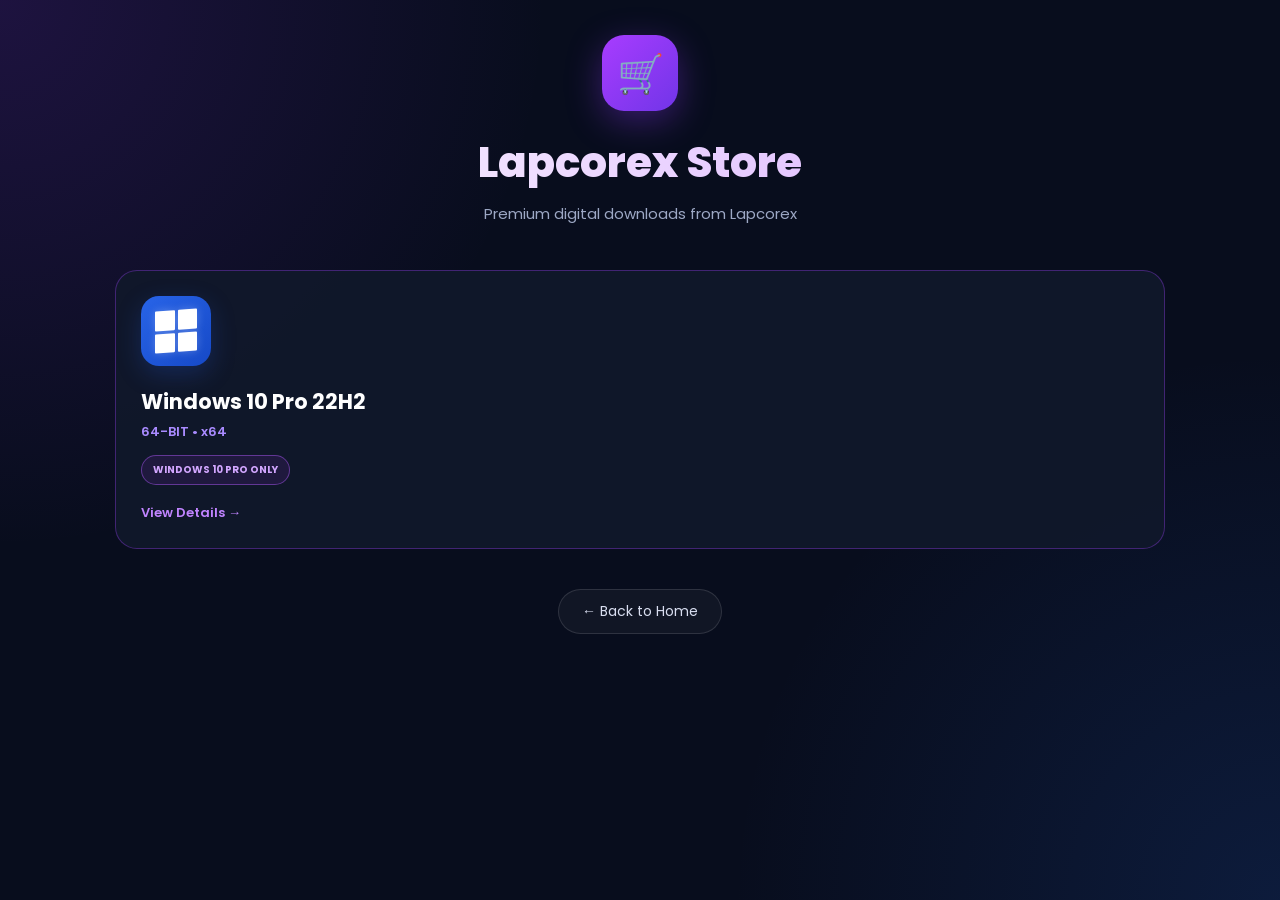
==== store.html @ 3f830d91 "Update store.html" ====
<!DOCTYPE html>
<html lang="en">
<head>
    <meta charset="UTF-8">
    <meta name="viewport" content="width=device-width, initial-scale=1.0">

    <title>Lapcorex Store</title>

    <link rel="preconnect" href="https://fonts.googleapis.com">
    <link rel="preconnect" href="https://fonts.gstatic.com" crossorigin>
    <link href="https://fonts.googleapis.com/css2?family=Poppins:wght@400;500;600;700;800&display=swap" rel="stylesheet">

    <style>
        * {
            margin: 0;
            padding: 0;
            box-sizing: border-box;
        }

        body {
            font-family: 'Poppins', sans-serif;
            background:
                radial-gradient(circle at top left, rgba(128, 45, 220, 0.18), transparent 35%),
                radial-gradient(circle at bottom right, rgba(38, 103, 220, 0.16), transparent 35%),
                #080d1d;
            color: #ffffff;
            min-height: 100vh;
        }

        .store-container {
            width: 100%;
            max-width: 1100px;
            margin: auto;
            padding: 35px 25px 50px;
        }

        /* HEADER */

        .store-header {
            text-align: center;
            margin-bottom: 45px;
        }

        .store-logo {
            width: 76px;
            height: 76px;
            margin: 0 auto 20px;
            border-radius: 22px;
            background: linear-gradient(135deg, #a83cff, #7135e8);
            display: flex;
            align-items: center;
            justify-content: center;
            box-shadow: 0 10px 35px rgba(145, 55, 255, 0.35);
        }

        .cart-icon {
            font-size: 38px;
        }

        .store-header h1 {
            font-size: 42px;
            font-weight: 800;
            background: linear-gradient(90deg, #ffffff, #d7aaff);
            -webkit-background-clip: text;
            -webkit-text-fill-color: transparent;
            margin-bottom: 8px;
        }

        .store-header p {
            color: #9da8c5;
            font-size: 15px;
        }

        /* PRODUCT AREA */

        .products {
            display: grid;
            grid-template-columns: repeat(auto-fit, minmax(280px, 1fr));
            gap: 22px;
        }

        .product-card {
            background: rgba(17, 24, 43, 0.92);
            border: 1px solid rgba(157, 64, 255, 0.35);
            border-radius: 22px;
            padding: 25px;
            cursor: pointer;
            transition: all 0.25s ease;
            min-height: 260px;
            display: flex;
            flex-direction: column;
            align-items: flex-start;
        }

        .product-card:hover {
            transform: translateY(-5px);
            border-color: rgba(175, 86, 255, 0.75);
            box-shadow: 0 15px 45px rgba(95, 33, 170, 0.22);
        }

        /* WINDOWS ICON */

        .product-icon {
            width: 70px;
            height: 70px;
            border-radius: 18px;
            background: linear-gradient(135deg, #2864e8, #1649c7);
            display: flex;
            align-items: center;
            justify-content: center;
            margin-bottom: 20px;
            box-shadow: 0 8px 25px rgba(35, 90, 220, 0.25);
        }

        .win-logo {
            width: 42px;
            height: 42px;
            display: grid;
            grid-template-columns: 1fr 1fr;
            grid-template-rows: 1fr 1fr;
            gap: 3px;
            transform: skewY(-4deg);
        }

        .win-logo span {
            display: block;
            background: #ffffff;
            border-radius: 1px;
            box-shadow: 0 0 8px rgba(255, 255, 255, 0.25);
        }

        .product-card h2 {
            font-size: 21px;
            font-weight: 700;
            margin-bottom: 5px;
        }

        .product-version {
            color: #a98bff;
            font-size: 13px;
            font-weight: 600;
            margin-bottom: 13px;
        }

        .product-badge {
            display: inline-block;
            padding: 6px 11px;
            border-radius: 30px;
            border: 1px solid rgba(180, 92, 255, 0.45);
            background: rgba(137, 45, 210, 0.13);
            color: #d2a6ff;
            font-size: 10px;
            font-weight: 700;
            margin-bottom: 18px;
        }

        .view-details {
            color: #c084ff;
            font-size: 13px;
            font-weight: 600;
            margin-top: auto;
        }

        /* BACK BUTTON */

        .back-wrapper {
            text-align: center;
            margin-top: 40px;
        }

        .back-btn {
            display: inline-block;
            text-decoration: none;
            color: #d9def0;
            border: 1px solid rgba(255,255,255,0.12);
            background: rgba(255,255,255,0.04);
            padding: 11px 23px;
            border-radius: 30px;
            font-size: 14px;
            transition: 0.25s ease;
        }

        .back-btn:hover {
            background: rgba(255,255,255,0.08);
            border-color: rgba(255,255,255,0.22);
            transform: translateY(-2px);
        }

        /* MODAL */

        .modal {
            display: none;
            position: fixed;
            z-index: 9999;
            inset: 0;
            background: rgba(3, 6, 15, 0.82);
            backdrop-filter: blur(8px);
            padding: 20px;
            overflow-y: auto;
        }

        .modal.active {
            display: flex;
            align-items: center;
            justify-content: center;
        }

        .modal-content {
            width: 100%;
            max-width: 720px;
            background: #101729;
            border: 1px solid rgba(164, 76, 255, 0.4);
            border-radius: 24px;
            padding: 30px;
            position: relative;
            box-shadow: 0 25px 80px rgba(0,0,0,0.5);
            animation: modalOpen 0.2s ease;
        }

        @keyframes modalOpen {
            from {
                opacity: 0;
                transform: translateY(15px) scale(0.98);
            }

            to {
                opacity: 1;
                transform: translateY(0) scale(1);
            }
        }

        .close-modal {
            position: absolute;
            top: 17px;
            right: 20px;
            width: 36px;
            height: 36px;
            border: 0;
            border-radius: 50%;
            background: rgba(255,255,255,0.07);
            color: #ffffff;
            font-size: 23px;
            cursor: pointer;
            transition: 0.2s;
        }

        .close-modal:hover {
            background: rgba(255,255,255,0.14);
        }

        .modal-top {
            display: flex;
            align-items: center;
            gap: 18px;
            padding-right: 40px;
            margin-bottom: 25px;
        }

        .modal-icon {
            width: 65px;
            height: 65px;
            flex-shrink: 0;
            border-radius: 17px;
            background: linear-gradient(135deg, #2864e8, #1649c7);
            display: flex;
            align-items: center;
            justify-content: center;
        }

        .modal-icon .win-logo {
            width: 38px;
            height: 38px;
        }

        .modal-title h2 {
            font-size: 25px;
            margin-bottom: 4px;
        }

        .modal-title p {
            color: #9ca8c3;
            font-size: 13px;
        }

        /* PROBLEM BOX */

        .problem-box {
            border: 1px solid rgba(255, 181, 71, 0.28);
            background: rgba(255, 168, 46, 0.07);
            border-radius: 15px;
            padding: 18px;
            margin-bottom: 20px;
        }

        .problem-box h3 {
            color: #ffc267;
            font-size: 15px;
            margin-bottom: 8px;
        }

        .problem-box p {
            color: #c5ccdd;
            font-size: 13px;
            line-height: 1.7;
        }

        /* DESCRIPTION */

        .description {
            color: #c6cede;
            font-size: 13px;
            line-height: 1.8;
            margin-bottom: 22px;
        }

        /* FEATURES */

        .features {
            display: flex;
            flex-wrap: wrap;
            gap: 9px;
            margin-bottom: 25px;
        }

        .feature {
            padding: 7px 11px;
            border-radius: 20px;
            background: rgba(144, 70, 238, 0.1);
            border: 1px solid rgba(156, 72, 240, 0.25);
            color: #cba8ff;
            font-size: 11px;
            font-weight: 600;
        }

        /* DOWNLOAD */

        .download-btn {
            width: 100%;
            display: block;
            text-align: center;
            text-decoration: none;
            padding: 14px 20px;
            border-radius: 13px;
            background: linear-gradient(135deg, #913cff, #6f36df);
            color: #ffffff;
            font-size: 14px;
            font-weight: 700;
            transition: 0.25s ease;
            box-shadow: 0 10px 25px rgba(121, 48, 220, 0.25);
        }

        .download-btn:hover {
            transform: translateY(-2px);
            box-shadow: 0 14px 32px rgba(121, 48, 220, 0.35);
        }

        .download-note {
            text-align: center;
            color: #77829d;
            font-size: 10px;
            margin-top: 10px;
        }

        /* MOBILE */

        @media (max-width: 600px) {

            .store-container {
                padding: 25px 15px 40px;
            }

            .store-header {
                margin-bottom: 30px;
            }

            .store-header h1 {
                font-size: 31px;
            }

            .store-header p {
                font-size: 13px;
            }

            .store-logo {
                width: 68px;
                height: 68px;
            }

            .product-card {
                min-height: 235px;
                padding: 21px;
            }

            .modal {
                padding: 12px;
            }

            .modal-content {
                padding: 23px 18px;
                border-radius: 20px;
            }

            .modal-title h2 {
                font-size: 21px;
            }

            .modal-top {
                gap: 13px;
            }

            .modal-icon {
                width: 56px;
                height: 56px;
            }

            .modal-icon .win-logo {
                width: 32px;
                height: 32px;
            }
        }
    </style>
</head>

<body>

    <div class="store-container">

        <!-- STORE HEADER -->

        <header class="store-header">

            <div class="store-logo">
                <div class="cart-icon">🛒</div>
            </div>

            <h1>Lapcorex Store</h1>

            <p>Premium digital downloads from Lapcorex</p>

        </header>


        <!-- PRODUCTS -->

        <main class="products">

            <!-- WINDOWS PRODUCT -->

            <div class="product-card" id="windowsProduct">

                <div class="product-icon">

                    <div class="win-logo">
                        <span></span>
                        <span></span>
                        <span></span>
                        <span></span>
                    </div>

                </div>

                <h2>Windows 10 Pro 22H2</h2>

                <div class="product-version">
                    64-BIT • x64
                </div>

                <div class="product-badge">
                    WINDOWS 10 PRO ONLY
                </div>

                <span class="view-details">
                    View Details →
                </span>

            </div>

        </main>


        <!-- BACK -->

        <div class="back-wrapper">

            <a href="index.html" class="back-btn">
                ← Back to Home
            </a>

        </div>

    </div>


    <!-- WINDOWS MODAL -->

    <div class="modal" id="windowsModal">

        <div class="modal-content">

            <button class="close-modal" id="closeModal">
                ×
            </button>


            <div class="modal-top">

                <div class="modal-icon">

                    <div class="win-logo">
                        <span></span>
                        <span></span>
                        <span></span>
                        <span></span>
                    </div>

                </div>

                <div class="modal-title">

                    <h2>Windows 10 Pro 22H2</h2>

                    <p>
                        64-BIT • x64 • Pro Edition Only
                    </p>

                </div>

            </div>


            <!-- PROBLEM -->

            <div class="problem-box">

                <h3>
                    Why this customized ISO?
                </h3>

                <p>
                    On some OEM laptops, the Windows product key is
                    embedded in the BIOS/UEFI firmware. During Windows
                    Setup, this can cause the Home edition to be
                    automatically selected without showing the usual
                    Home / Pro edition selection screen.
                </p>

            </div>


            <!-- DESCRIPTION -->

            <p class="description">

                This customized installation media contains
                <strong>Windows 10 Pro only</strong> and is intended for
                compatible systems where you specifically need to
                install the Pro edition.

                <br><br>

                The installation media does not include the other
                Windows editions.

            </p>


            <!-- FEATURES -->

            <div class="features">

                <span class="feature">
                    Windows 10 Pro
                </span>

                <span class="feature">
                    Version 22H2
                </span>

                <span class="feature">
                    64-Bit x64
                </span>

                <span class="feature">
                    Pro Edition Only
                </span>

                <span class="feature">
                    ISO Image
                </span>

            </div>


            <!-- DOWNLOAD -->

            <a
               href="https://drive.google.com/file/d/1OV0G0AKTloRn0H8UhAgi9LXrt0kcd1pH/view?usp=sharing"
                class="download-btn"
                target="_blank"
                rel="noopener"
            >
                Download Windows 10 Pro ISO
            </a>

            <div class="download-note">
                Password-protected archive • Password required to extract
            </div>

        </div>

    </div>


    <!-- JAVASCRIPT -->

    <script>

        const windowsProduct =
            document.getElementById("windowsProduct");

        const windowsModal =
            document.getElementById("windowsModal");

        const closeModal =
            document.getElementById("closeModal");


        // OPEN MODAL

        windowsProduct.addEventListener("click", function () {

            windowsModal.classList.add("active");

            document.body.style.overflow = "hidden";

        });


        // CLOSE MODAL

        closeModal.addEventListener("click", function () {

            windowsModal.classList.remove("active");

            document.body.style.overflow = "";

        });


        // CLOSE WHEN CLICKING OUTSIDE

        windowsModal.addEventListener("click", function (event) {

            if (event.target === windowsModal) {

                windowsModal.classList.remove("active");

                document.body.style.overflow = "";

            }

        });


        // CLOSE WITH ESCAPE

        document.addEventListener("keydown", function (event) {

            if (event.key === "Escape") {

                windowsModal.classList.remove("active");

                document.body.style.overflow = "";

            }

        });

    </script>

</body>
</html>
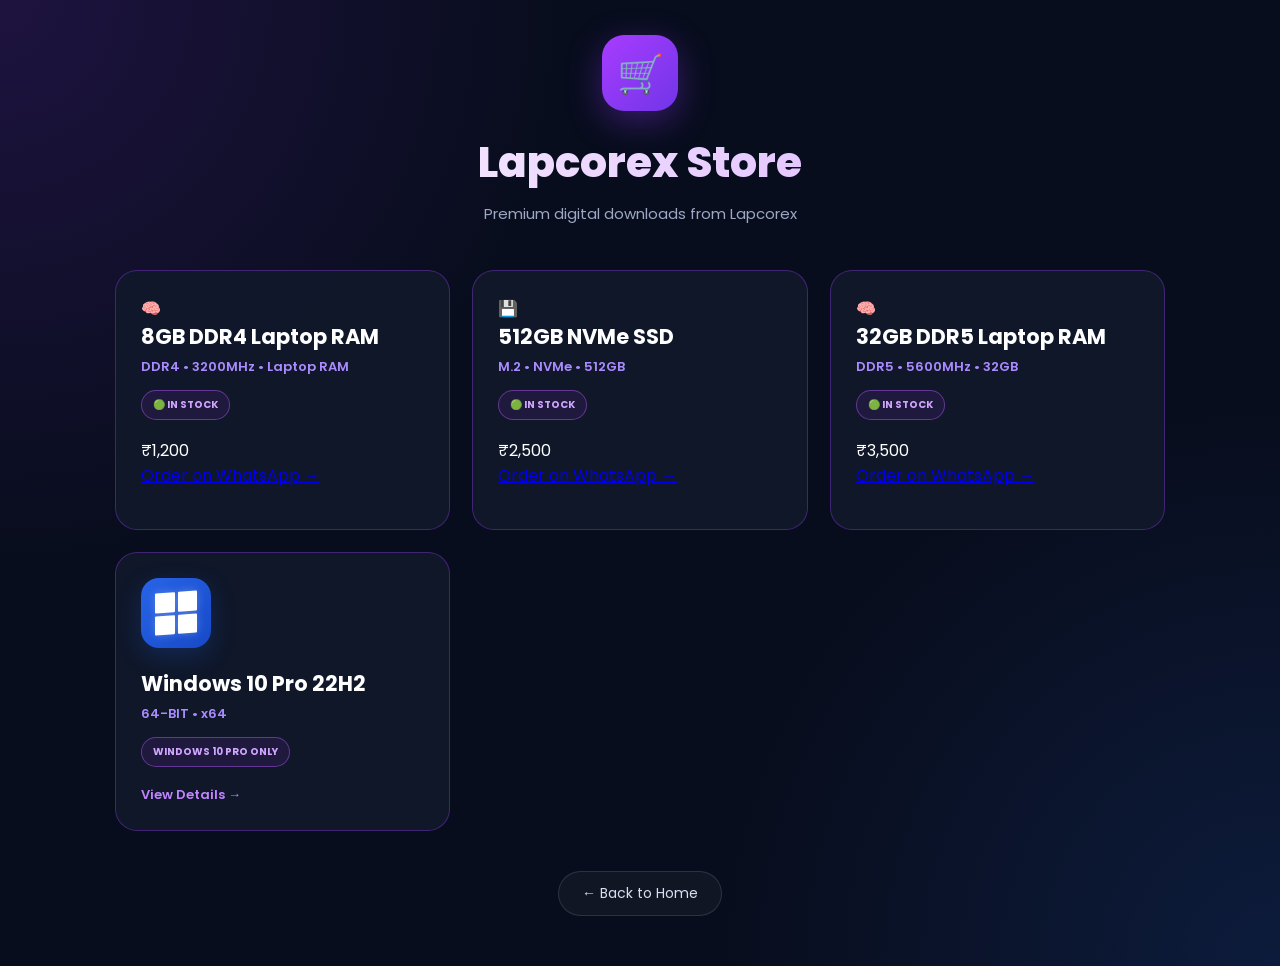
==== commit 20de4ed5: "Update store.html" ====
--- a/store.html
+++ b/store.html
@@ -443,6 +443,100 @@
         <!-- PRODUCTS -->
 
         <main class="products">
+            <!-- RAM PRODUCT -->
+<div class="product-card sale-product">
+
+    <div class="sale-icon">🧠</div>
+
+    <h2>8GB DDR4 Laptop RAM</h2>
+
+    <div class="product-version">
+        DDR4 • 3200MHz • Laptop RAM
+    </div>
+
+    <div class="product-badge">
+        🟢 IN STOCK
+    </div>
+
+    <div class="sale-price">
+        ₹1,200
+    </div>
+
+    <a
+        href="https://wa.me/917994699123?text=Hello%20Lapcorex,%20I%20want%20to%20order%208GB%20DDR4%20Laptop%20RAM"
+        class="order-btn"
+        target="_blank"
+        rel="noopener"
+        onclick="event.stopPropagation();"
+    >
+        Order on WhatsApp →
+    </a>
+
+</div>
+
+
+<!-- SSD PRODUCT -->
+<div class="product-card sale-product">
+
+    <div class="sale-icon ssd-icon">💾</div>
+
+    <h2>512GB NVMe SSD</h2>
+
+    <div class="product-version">
+        M.2 • NVMe • 512GB
+    </div>
+
+    <div class="product-badge">
+        🟢 IN STOCK
+    </div>
+
+    <div class="sale-price">
+        ₹2,500
+    </div>
+
+    <a
+        href="https://wa.me/917994699123?text=Hello%20Lapcorex,%20I%20want%20to%20order%20512GB%20NVMe%20SSD"
+        class="order-btn"
+        target="_blank"
+        rel="noopener"
+        onclick="event.stopPropagation();"
+    >
+        Order on WhatsApp →
+    </a>
+
+</div>
+
+
+<!-- DDR5 PRODUCT -->
+<div class="product-card sale-product">
+
+    <div class="sale-icon">🧠</div>
+
+    <h2>32GB DDR5 Laptop RAM</h2>
+
+    <div class="product-version">
+        DDR5 • 5600MHz • 32GB
+    </div>
+
+    <div class="product-badge">
+        🟢 IN STOCK
+    </div>
+
+    <div class="sale-price">
+        ₹3,500
+    </div>
+
+    <a
+        href="https://wa.me/917994699123?text=Hello%20Lapcorex,%20I%20want%20to%20order%2032GB%20DDR5%205600MHz%20Laptop%20RAM"
+        class="order-btn"
+        target="_blank"
+        rel="noopener"
+        onclick="event.stopPropagation();"
+    >
+        Order on WhatsApp →
+    </a>
+
+</div>
 
             <!-- WINDOWS PRODUCT -->
 
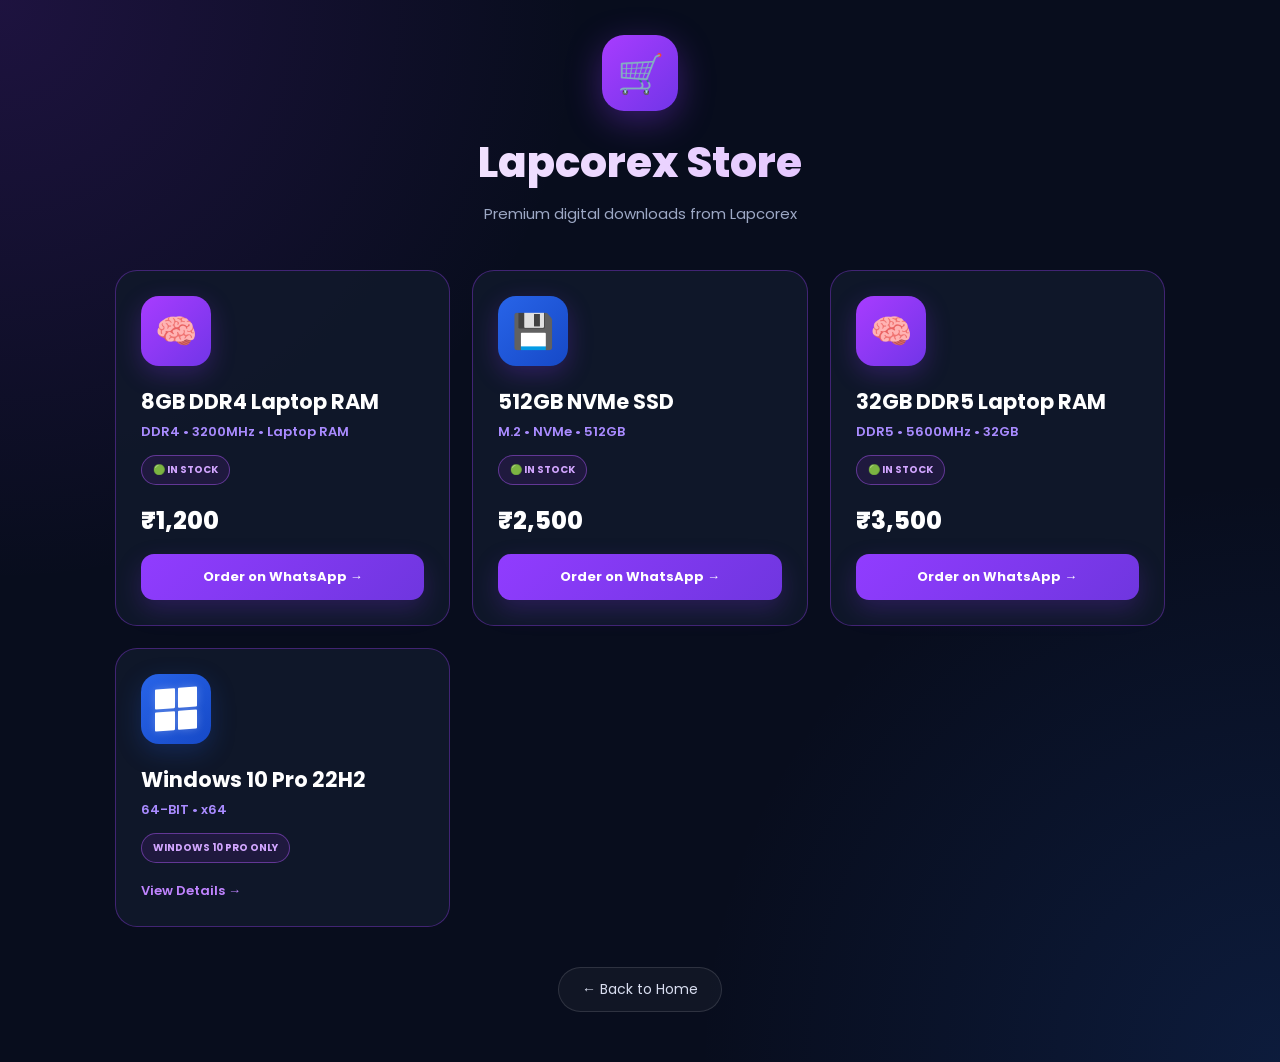
==== commit f745cce3: "Update store.html" ====
--- a/store.html
+++ b/store.html
@@ -418,6 +418,55 @@
                 height: 32px;
             }
         }
+        /* LAPCOREX SALES PRODUCTS */
+
+.sale-product {
+    min-height: 320px;
+}
+
+.sale-icon {
+    width: 70px;
+    height: 70px;
+    border-radius: 18px;
+    background: linear-gradient(135deg, #a83cff, #7135e8);
+    display: flex;
+    align-items: center;
+    justify-content: center;
+    font-size: 34px;
+    margin-bottom: 20px;
+    box-shadow: 0 8px 25px rgba(145, 55, 255, 0.25);
+}
+
+.ssd-icon {
+    background: linear-gradient(135deg, #2864e8, #1649c7);
+}
+
+.sale-price {
+    font-size: 24px;
+    font-weight: 800;
+    color: #ffffff;
+    margin-bottom: 16px;
+}
+
+.order-btn {
+    width: 100%;
+    display: block;
+    text-align: center;
+    text-decoration: none;
+    padding: 13px 18px;
+    border-radius: 13px;
+    background: linear-gradient(135deg, #913cff, #6f36df);
+    color: #ffffff;
+    font-size: 13px;
+    font-weight: 700;
+    transition: 0.25s ease;
+    box-shadow: 0 10px 25px rgba(121, 48, 220, 0.25);
+}
+
+.order-btn:hover {
+    transform: translateY(-2px);
+    box-shadow: 0 14px 32px rgba(121, 48, 220, 0.35);
+}
     </style>
 </head>
 
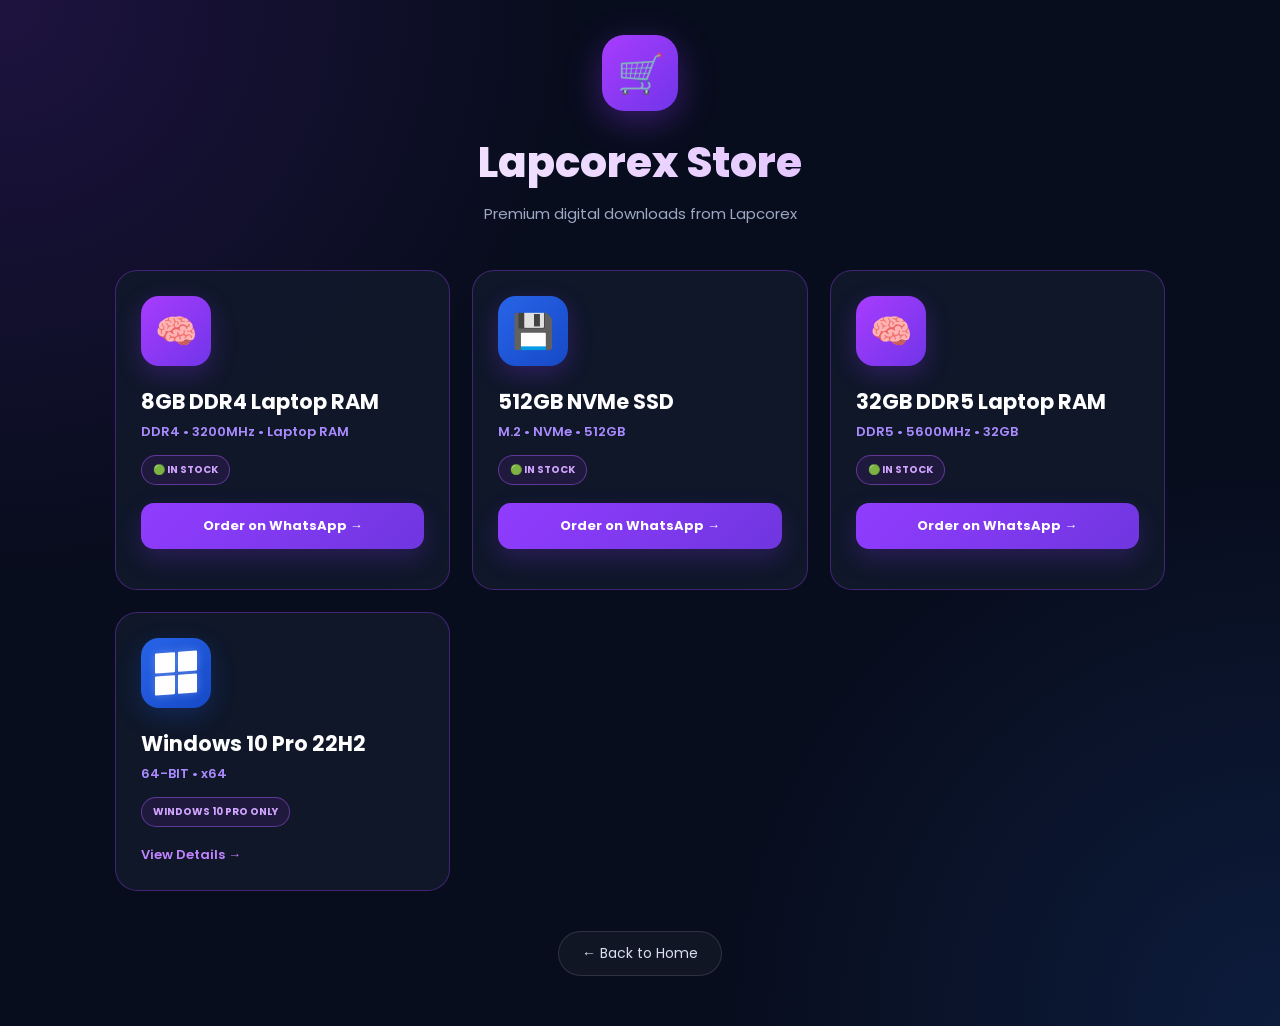
==== commit c8852978: "Update store.html" ====
--- a/store.html
+++ b/store.html
@@ -507,9 +507,7 @@
         🟢 IN STOCK
     </div>
 
-    <div class="sale-price">
-        ₹1,200
-    </div>
+    
 
     <a
         href="https://wa.me/917994699123?text=Hello%20Lapcorex,%20I%20want%20to%20order%208GB%20DDR4%20Laptop%20RAM"
@@ -539,9 +537,7 @@
         🟢 IN STOCK
     </div>
 
-    <div class="sale-price">
-        ₹2,500
-    </div>
+    
 
     <a
         href="https://wa.me/917994699123?text=Hello%20Lapcorex,%20I%20want%20to%20order%20512GB%20NVMe%20SSD"
@@ -571,9 +567,7 @@
         🟢 IN STOCK
     </div>
 
-    <div class="sale-price">
-        ₹3,500
-    </div>
+    
 
     <a
         href="https://wa.me/917994699123?text=Hello%20Lapcorex,%20I%20want%20to%20order%2032GB%20DDR5%205600MHz%20Laptop%20RAM"
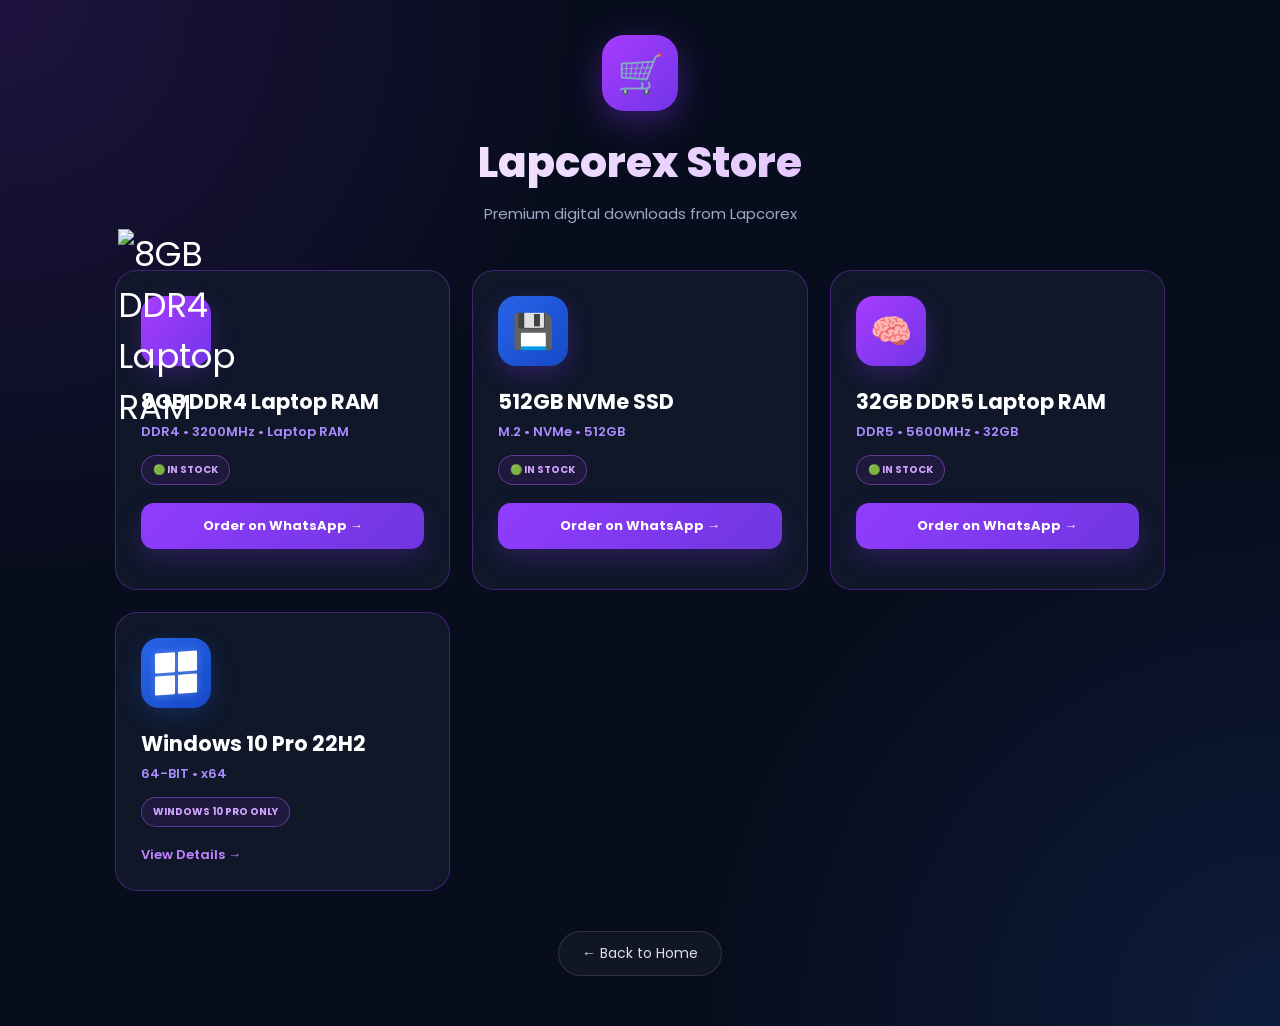
==== commit eda8d817: "Update store.html" ====
--- a/store.html
+++ b/store.html
@@ -495,7 +495,9 @@
             <!-- RAM PRODUCT -->
 <div class="product-card sale-product">
 
-    <div class="sale-icon">🧠</div>
+    <div class="sale-icon product-photo">
+    <img src="images/ram-8gb-ddr4.jpg" alt="8GB DDR4 Laptop RAM">
+</div>
 
     <h2>8GB DDR4 Laptop RAM</h2>
 
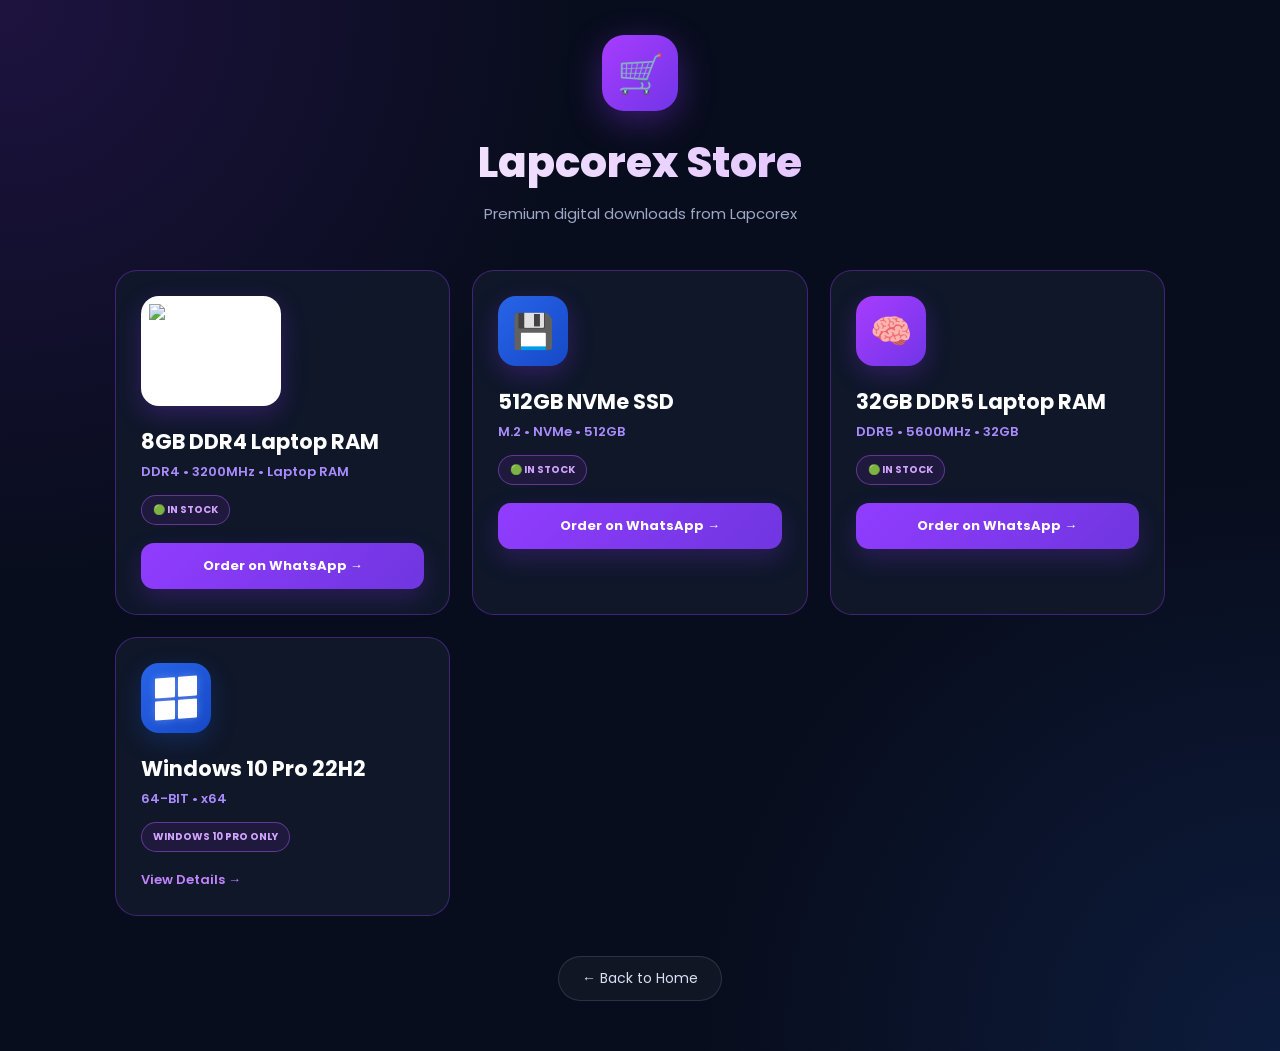
==== commit 963b79b4: "Update store.html" ====
--- a/store.html
+++ b/store.html
@@ -467,6 +467,25 @@
     transform: translateY(-2px);
     box-shadow: 0 14px 32px rgba(121, 48, 220, 0.35);
 }
+        .product-photo {
+    width: 140px;
+    height: 110px;
+    padding: 8px;
+    border-radius: 18px;
+    background: #ffffff;
+    overflow: hidden;
+    display: flex;
+    align-items: center;
+    justify-content: center;
+    margin-bottom: 20px;
+}
+
+.product-photo img {
+    width: 100%;
+    height: 100%;
+    object-fit: contain;
+    display: block;
+}
     </style>
 </head>
 
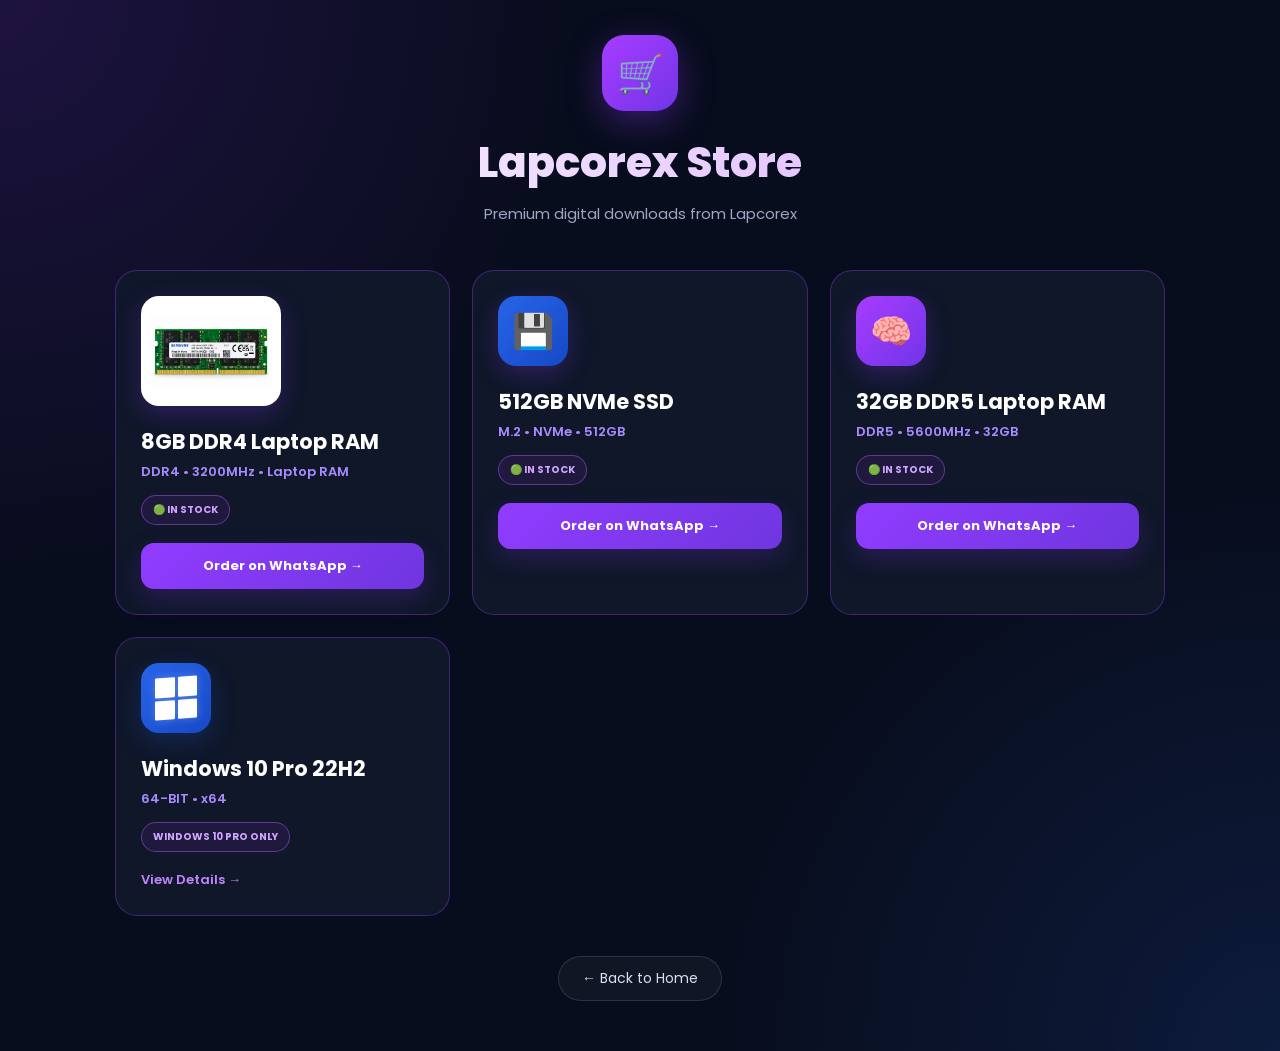
==== commit 08ea2903: "Update store.html" ====
--- a/store.html
+++ b/store.html
@@ -515,7 +515,7 @@
 <div class="product-card sale-product">
 
     <div class="sale-icon product-photo">
-    <img src="images/ram-8gb-ddr4.jpg" alt="8GB DDR4 Laptop RAM">
+    <img src="ram-8gb-ddr4.png" alt="8GB DDR4 Laptop RAM">
 </div>
 
     <h2>8GB DDR4 Laptop RAM</h2>
